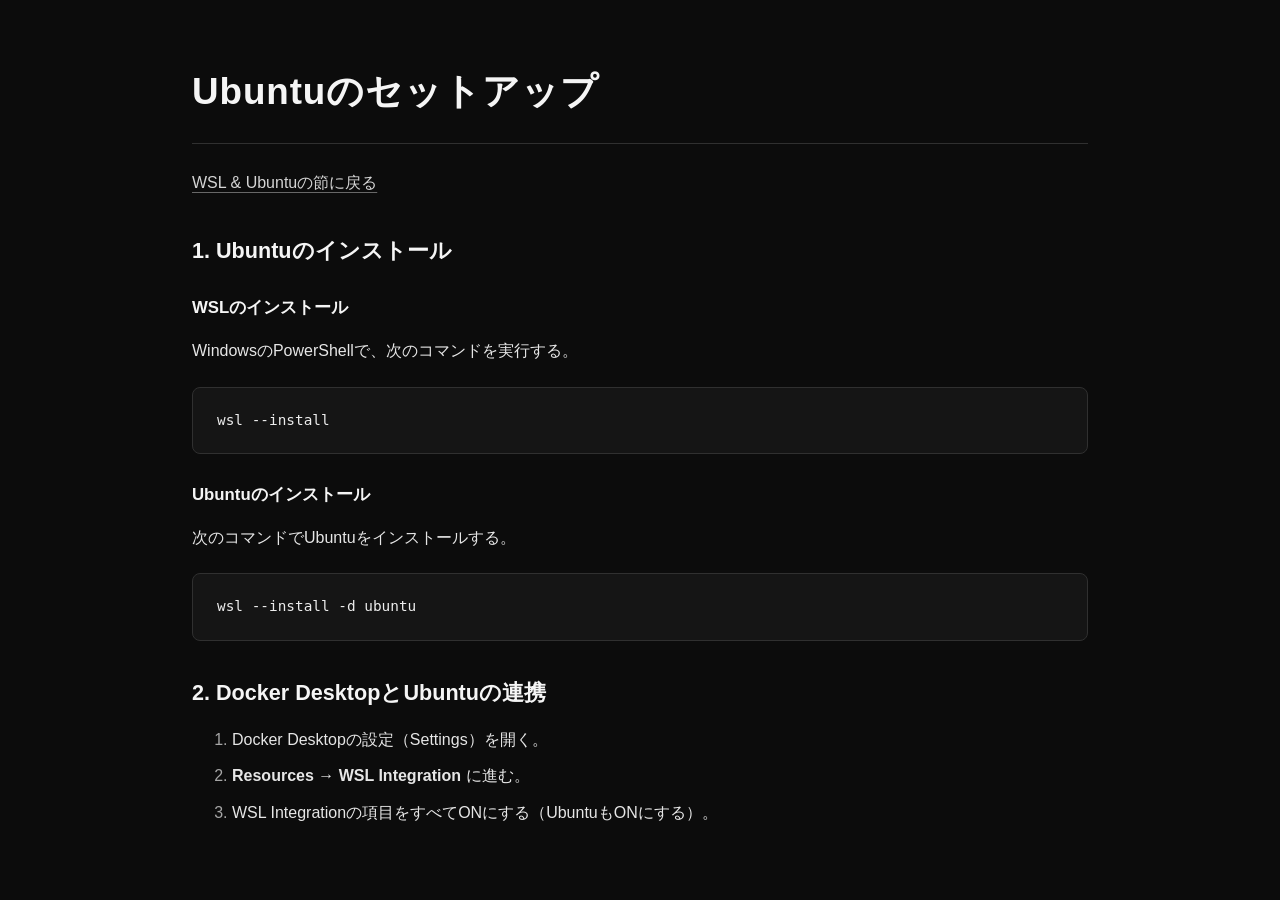
==== ubuntu/index.html @ de7428f0 "Ubuntuのセットアップに関するページを新規作成し、インストール手順とDocker Desktopとの連携方法を追加しました。また、目次に関連リンクを追加しました。" ====
<!DOCTYPE html>
<html lang="ja">
<head>
    <meta charset="UTF-8">
    <meta name="viewport" content="width=device-width, initial-scale=1.0">
    <title>Ubuntuのセットアップ</title>
    <link rel="stylesheet" href="../css/top.css">
</head>
<body>
    <h1>Ubuntuのセットアップ</h1>
    <p><a href="../index.html#ubuntu">WSL &amp; Ubuntuの節に戻る</a></p>

    <h2>1. Ubuntuのインストール</h2>
    <h3>WSLのインストール</h3>
    <p>WindowsのPowerShellで、次のコマンドを実行する。</p>
    <pre><code>wsl --install</code></pre>

    <h3>Ubuntuのインストール</h3>
    <p>次のコマンドでUbuntuをインストールする。</p>
    <pre><code>wsl --install -d ubuntu</code></pre>

    <h2>2. Docker DesktopとUbuntuの連携</h2>
    <ol>
        <li>Docker Desktopの設定（Settings）を開く。</li>
        <li><strong>Resources → WSL Integration</strong> に進む。</li>
        <li>WSL Integrationの項目をすべてONにする（UbuntuもONにする）。</li>
    </ol>
</body>
</html>
---- css/top.css ----
:root {
    color-scheme: dark;
    --background: #0c0c0c;
    --surface: #151515;
    --border: #303030;
    --text: #e6e6e6;
    --muted: #a6a6a6;
}

* { box-sizing: border-box; }
html { background: var(--background); }

body {
    max-width: 960px;
    margin: 0 auto;
    padding: 64px 32px 48px;
    background: var(--background);
    color: var(--text);
    font-family: -apple-system, BlinkMacSystemFont, "Segoe UI", "Noto Sans JP", "Yu Gothic", Meiryo, sans-serif;
    font-size: 16px;
    line-height: 1.9;
    overflow-wrap: anywhere;
}

header {
    padding-bottom: 28px;
    border-bottom: 1px solid var(--border);
}

h1, h2, h3 {
    padding: 0;
    color: #f5f5f5;
    font-weight: 600;
    line-height: 1.5;
}

h1 {
    margin: 0;
    font-size: clamp(1.65rem, 4vw, 2.3rem);
    letter-spacing: 0.025em;
}

h2 { margin: 0 0 16px; font-size: 1.35rem; }
h3 { margin: 28px 0 12px; font-size: 1.05rem; }
p { margin: 16px 0; padding: 0; }

body > p:first-of-type,
body > p:last-child { color: var(--muted); }

body > div {
    margin-top: 24px;
    padding: 28px;
    border: 1px solid var(--border);
    border-radius: 10px;
    background: var(--surface);
}

.align_content {
    display: flex;
    align-items: center;
    gap: 12px;
    margin-bottom: 18px;
}

.align_content h2 { margin: 0; }
.toc {
    margin: 24px 0;
    padding: 20px 24px;
    border: 1px solid var(--border);
    border-radius: 8px;
    background: var(--surface);
}

.toc h2 { margin-bottom: 10px; font-size: 1rem; }
.toc ul { margin: 0; }
h2[id] { scroll-margin-top: 24px; }

.align_content img {
    width: 30px;
    height: 30px;
    object-fit: contain;
    flex-shrink: 0;
    border-radius: 4px;
}

a {
    padding: 0;
    color: #d5d5d5;
    text-decoration: underline;
    text-decoration-color: #686868;
    text-underline-offset: 4px;
}

a:hover { color: #fff; text-decoration-color: #fff; }
a:focus-visible {
    outline: 2px solid #e6e6e6;
    outline-offset: 5px;
    border-radius: 2px;
}

ul { margin: 16px 0 0; padding-left: 1.5em; }
li + li { margin-top: 6px; }
li::marker { color: var(--muted); }

pre {
    margin: 20px 0;
    padding: 20px 24px;
    overflow-x: auto;
    border: 1px solid var(--border);
    border-radius: 8px;
    background: var(--surface);
    color: var(--text);
    font-size: 0.9rem;
    line-height: 1.75;
    overflow-wrap: normal;
    tab-size: 4;
}

pre, code {
    font-family: Consolas, "SFMono-Regular", "BIZ UDGothic", monospace;
}
code { color: #ededed; }
hr {
    margin: 40px 0;
    border: 0;
    border-top: 1px solid var(--border);
}

body > .point {
    margin: 24px 0;
    padding: 18px 22px;
    border-left: 3px solid #888;
    border-radius: 0 8px 8px 0;
}

body > h1 {
    margin-bottom: 24px;
    padding-bottom: 24px;
    border-bottom: 1px solid var(--border);
}
body > h2 { margin-top: 36px; }
::selection { background: #484848; color: #fff; }

@media (max-width: 600px) {
    body { padding: 32px 18px; font-size: 15px; }
    body > div { padding: 22px 18px; }
    pre { padding: 16px; }
}
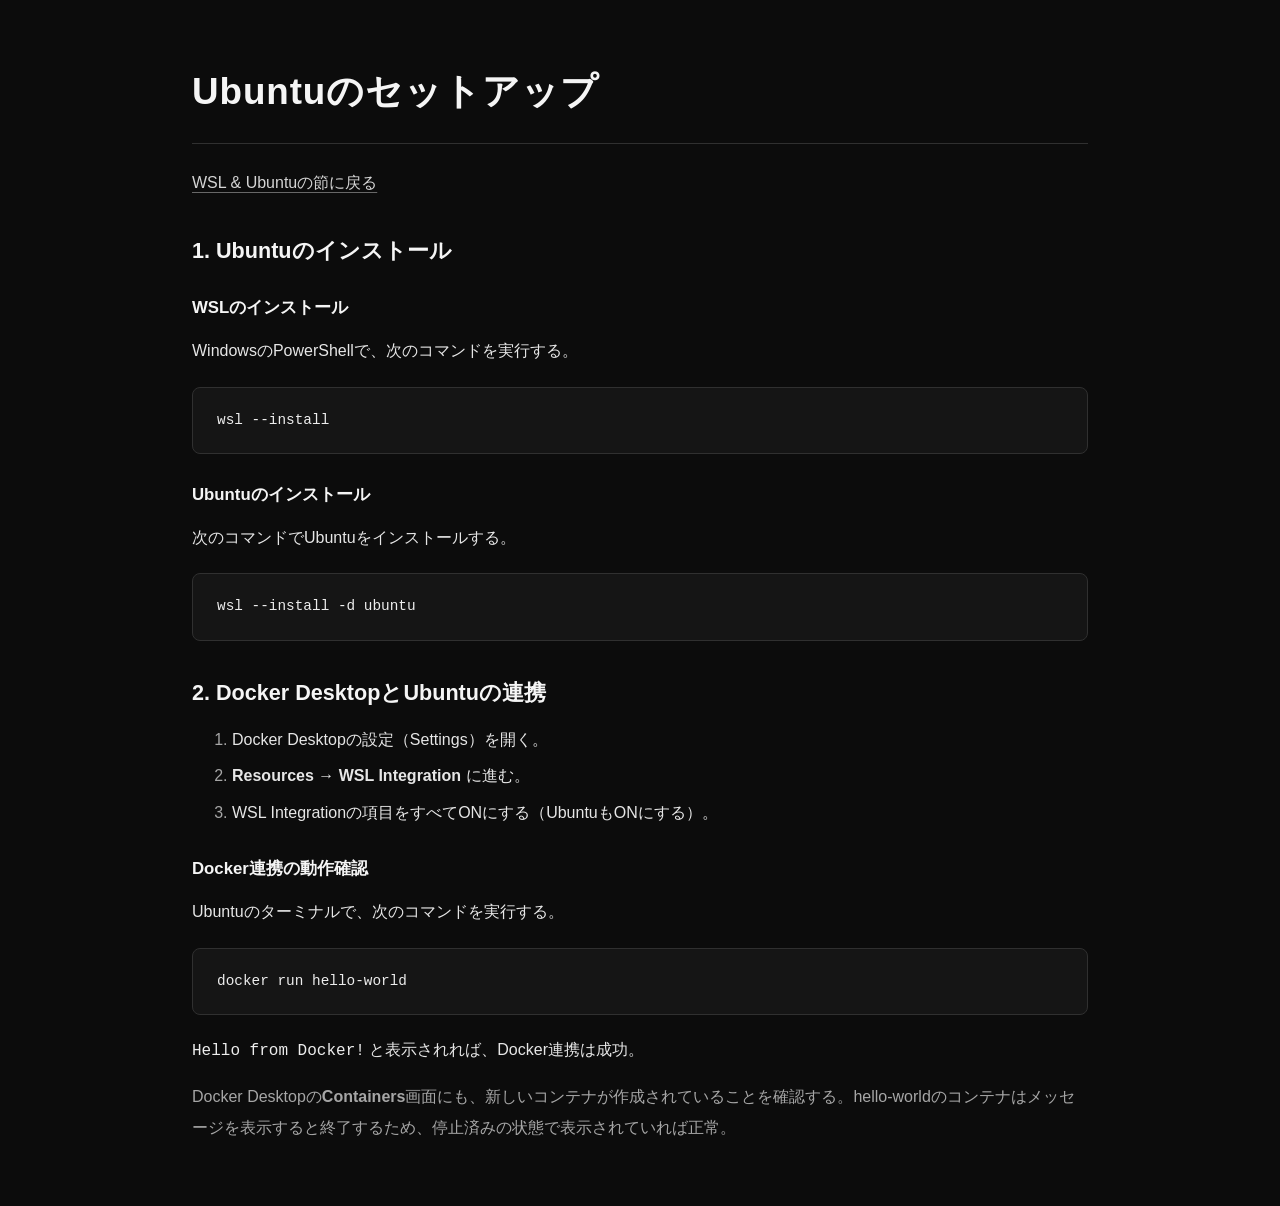
==== commit 57a94883: "Linux基礎知識のページを新規作成し、よく使うコマンドやパスの対応関係を追加しました。また、UbuntuのセットアップページにLinux基礎知識へのリンクを追加しました。Docker連携の動作確認手" ====
--- a/ubuntu/index.html
+++ b/ubuntu/index.html
@@ -25,5 +25,10 @@
         <li><strong>Resources → WSL Integration</strong> に進む。</li>
         <li>WSL Integrationの項目をすべてONにする（UbuntuもONにする）。</li>
     </ol>
+    <h3>Docker連携の動作確認</h3>
+    <p>Ubuntuのターミナルで、次のコマンドを実行する。</p>
+    <pre><code>docker run hello-world</code></pre>
+    <p><code>Hello from Docker!</code> と表示されれば、Docker連携は成功。</p>
+    <p>Docker Desktopの<strong>Containers</strong>画面にも、新しいコンテナが作成されていることを確認する。hello-worldのコンテナはメッセージを表示すると終了するため、停止済みの状態で表示されていれば正常。</p>
 </body>
 </html>
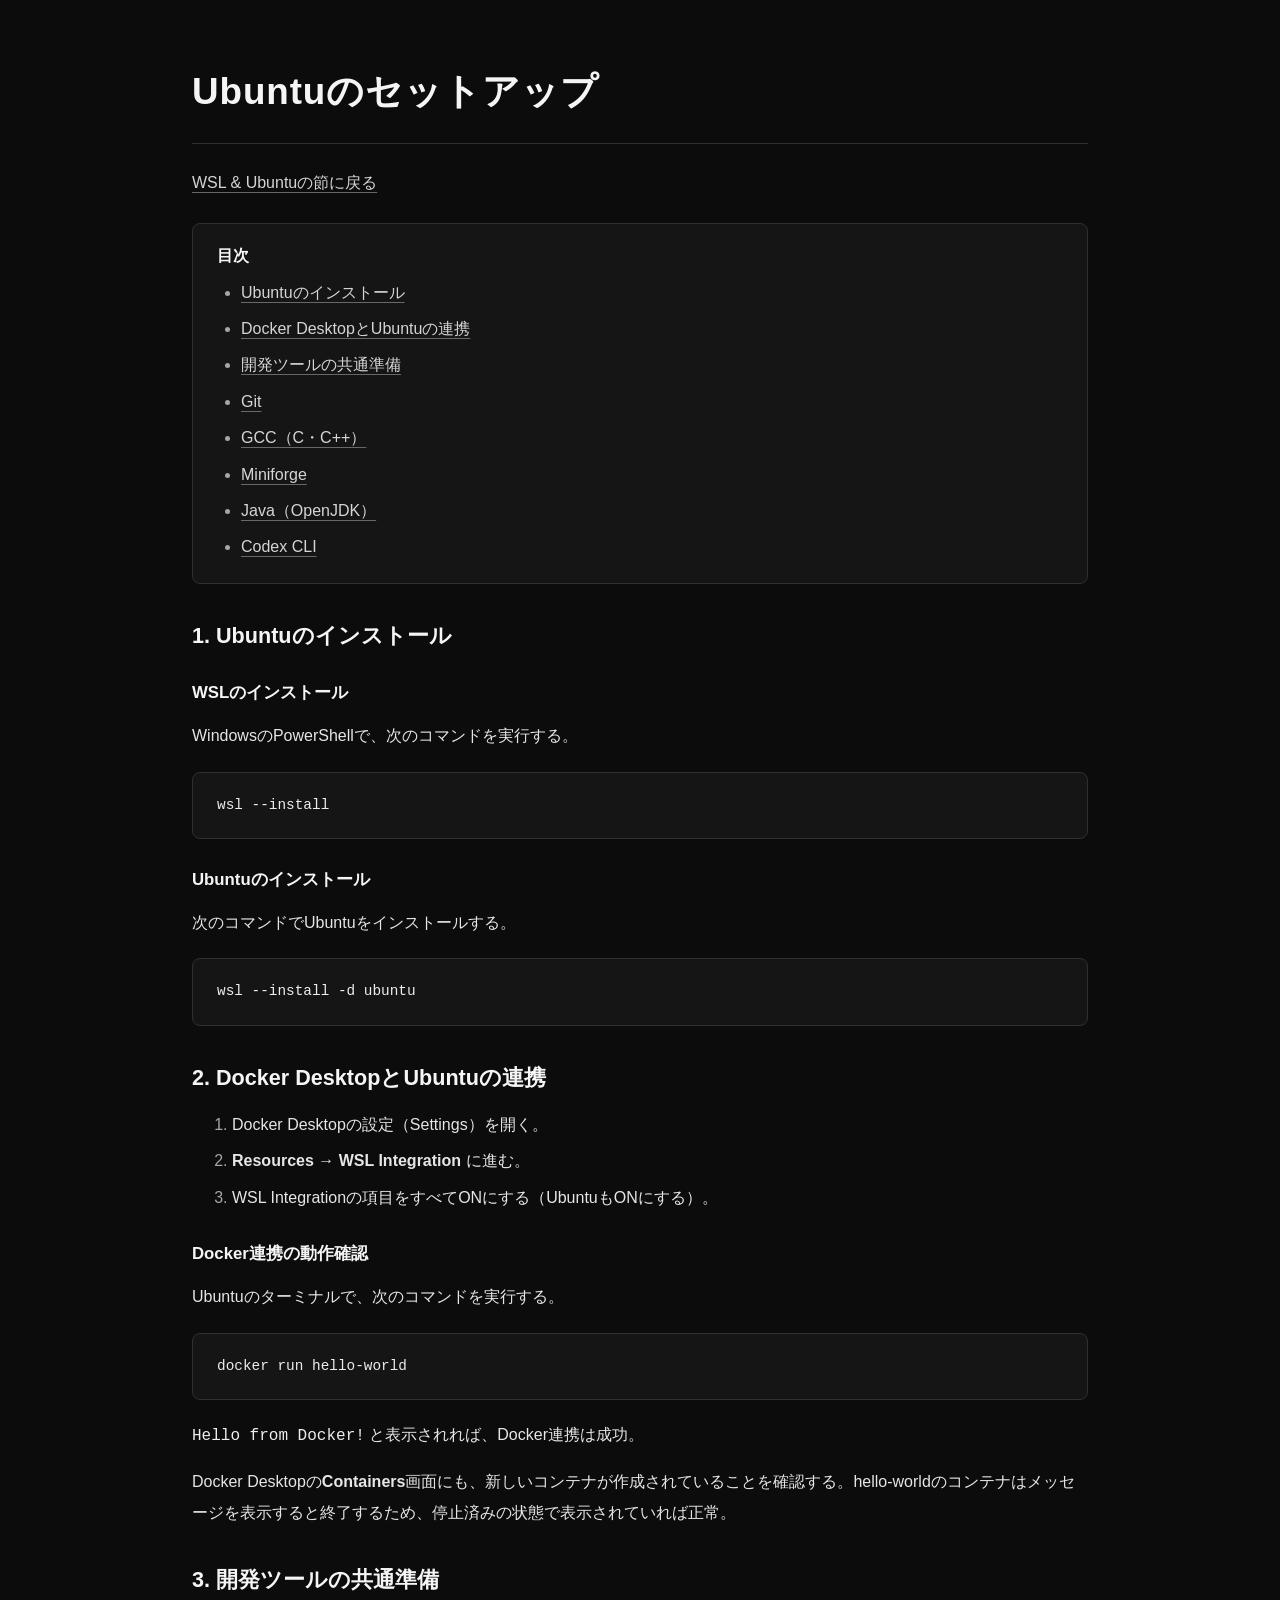
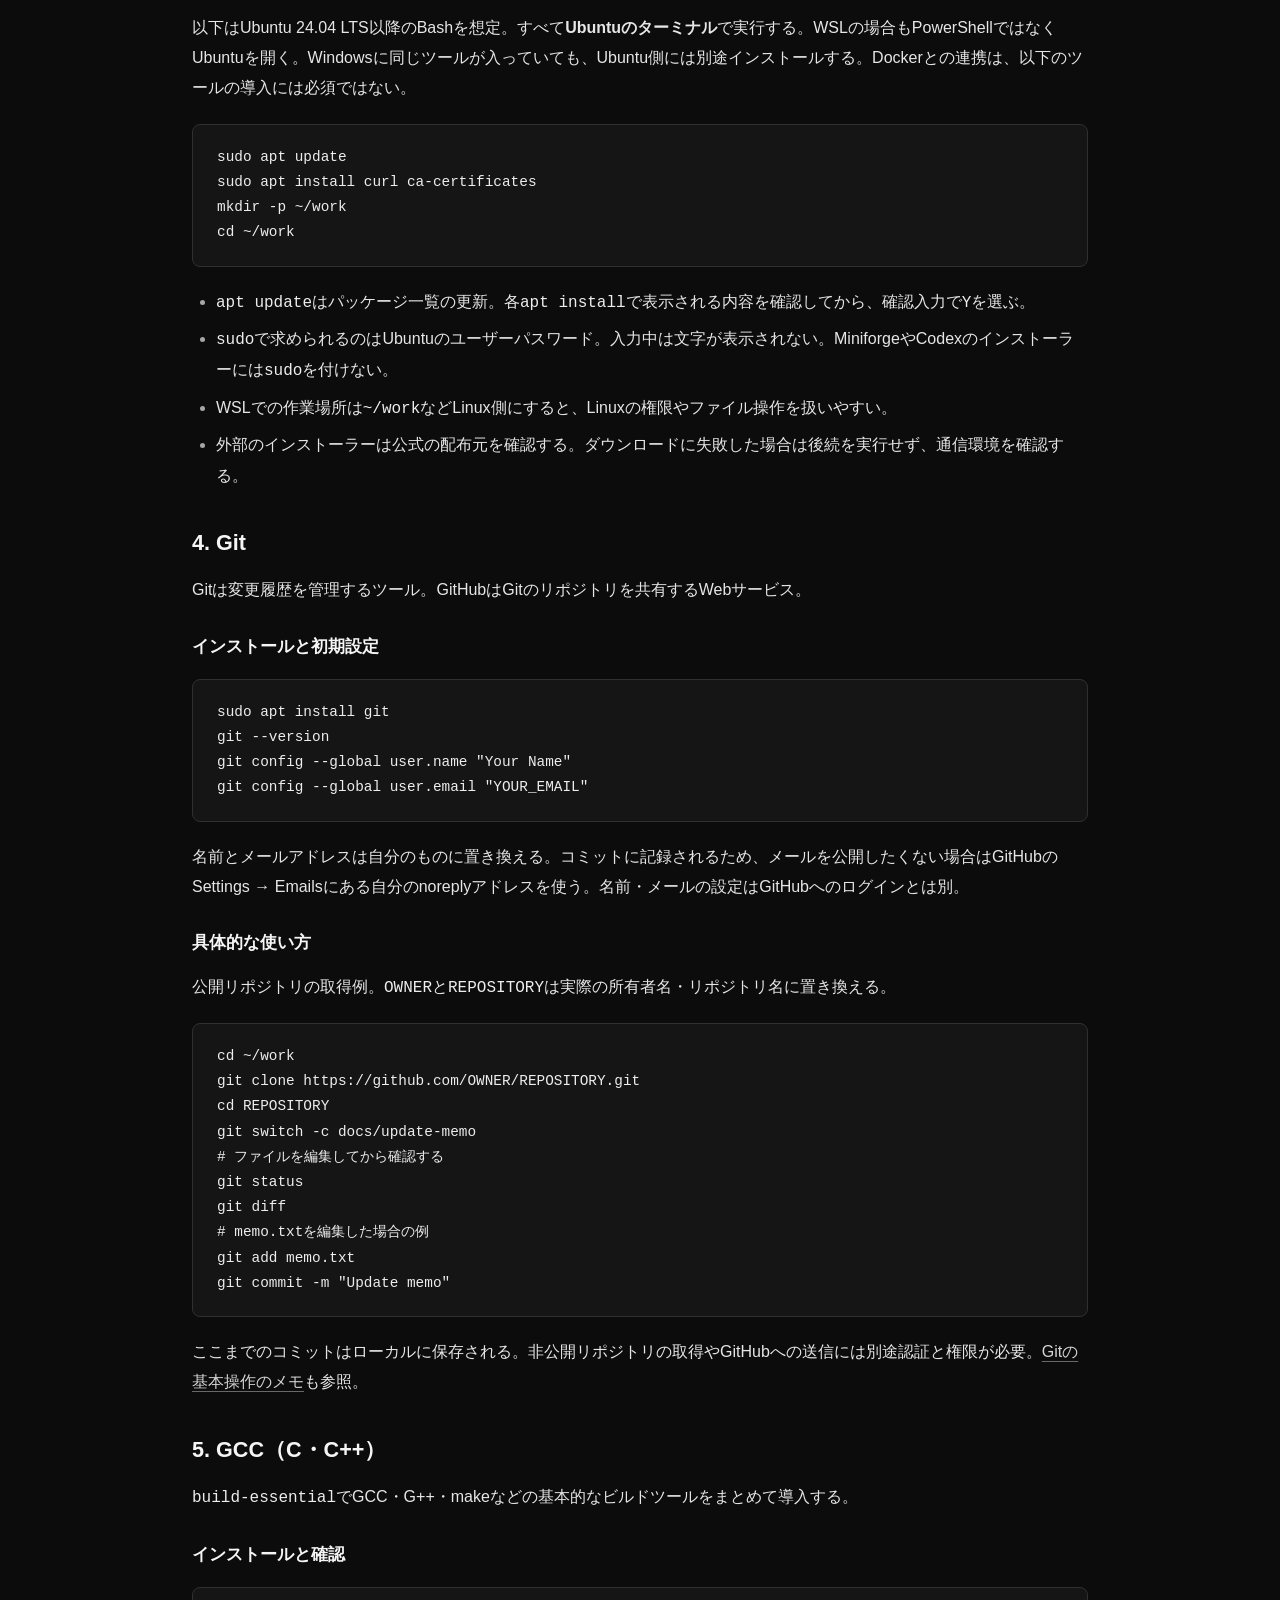
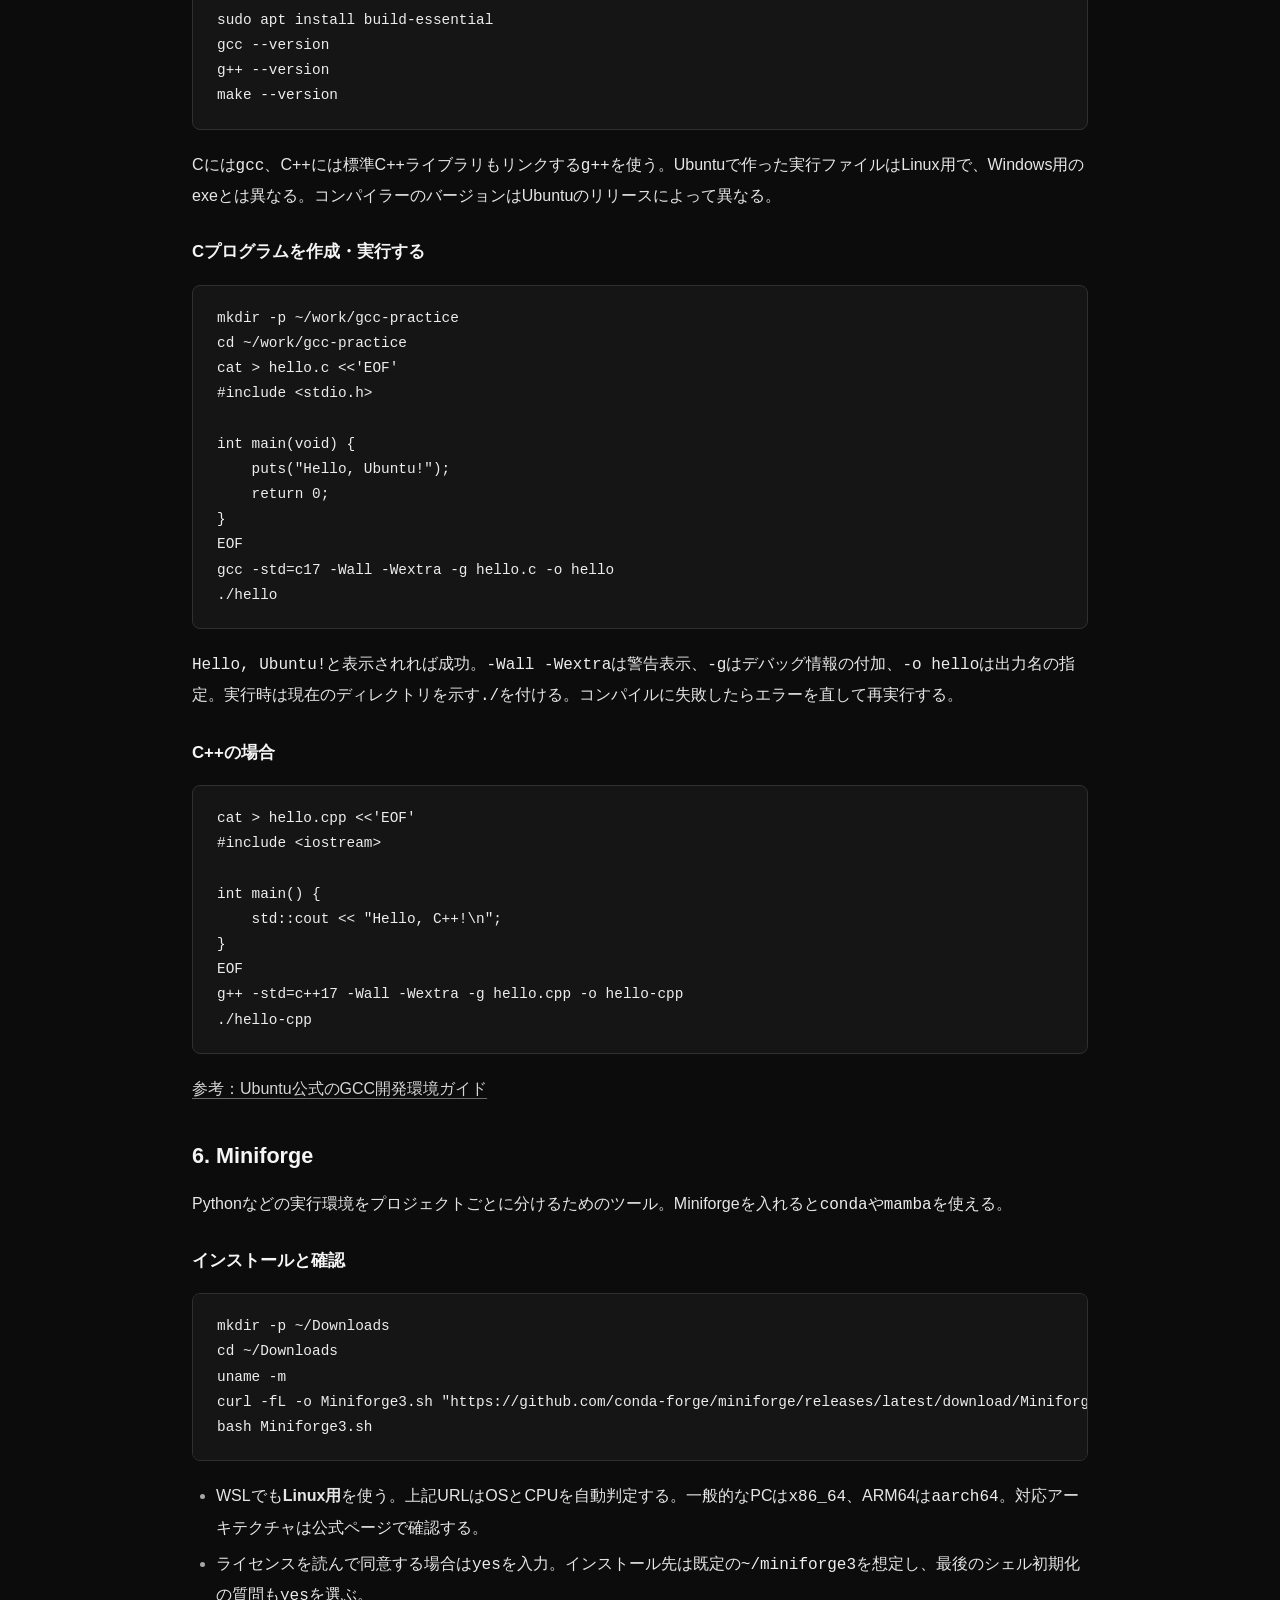
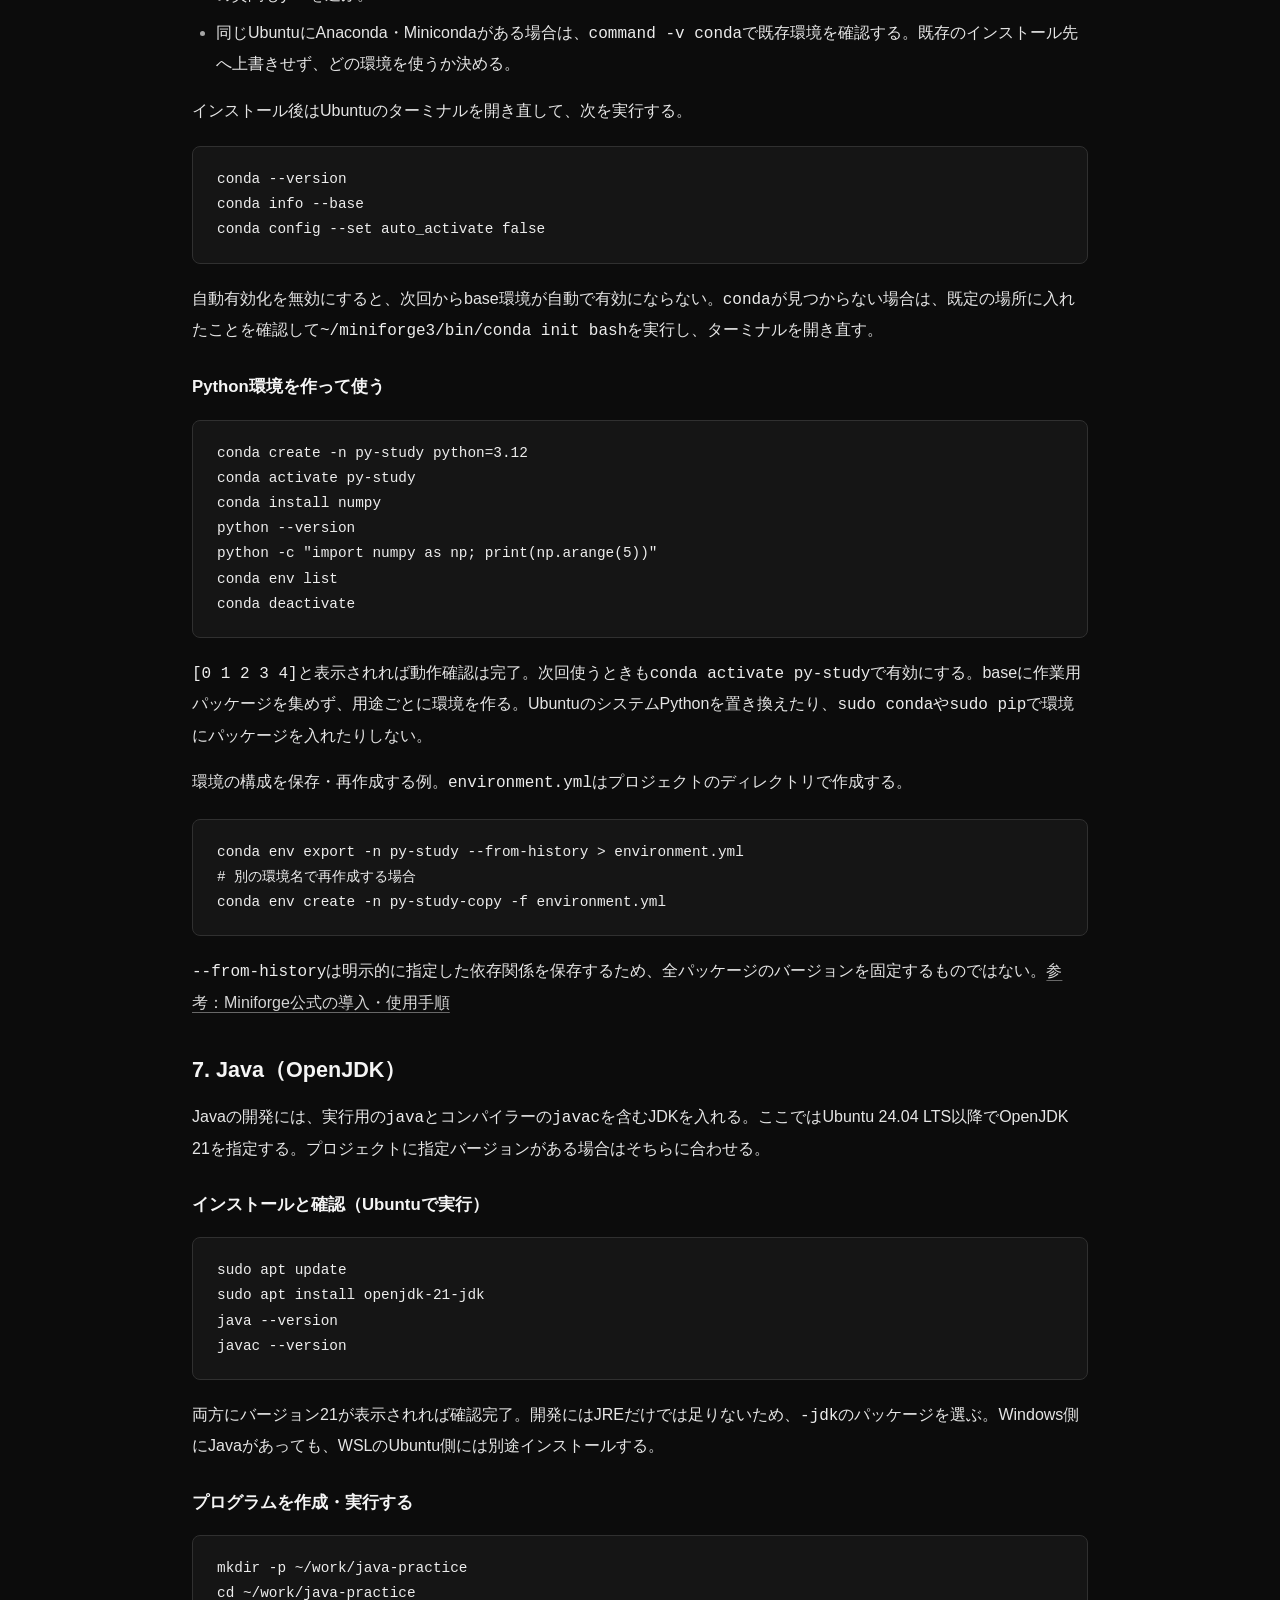
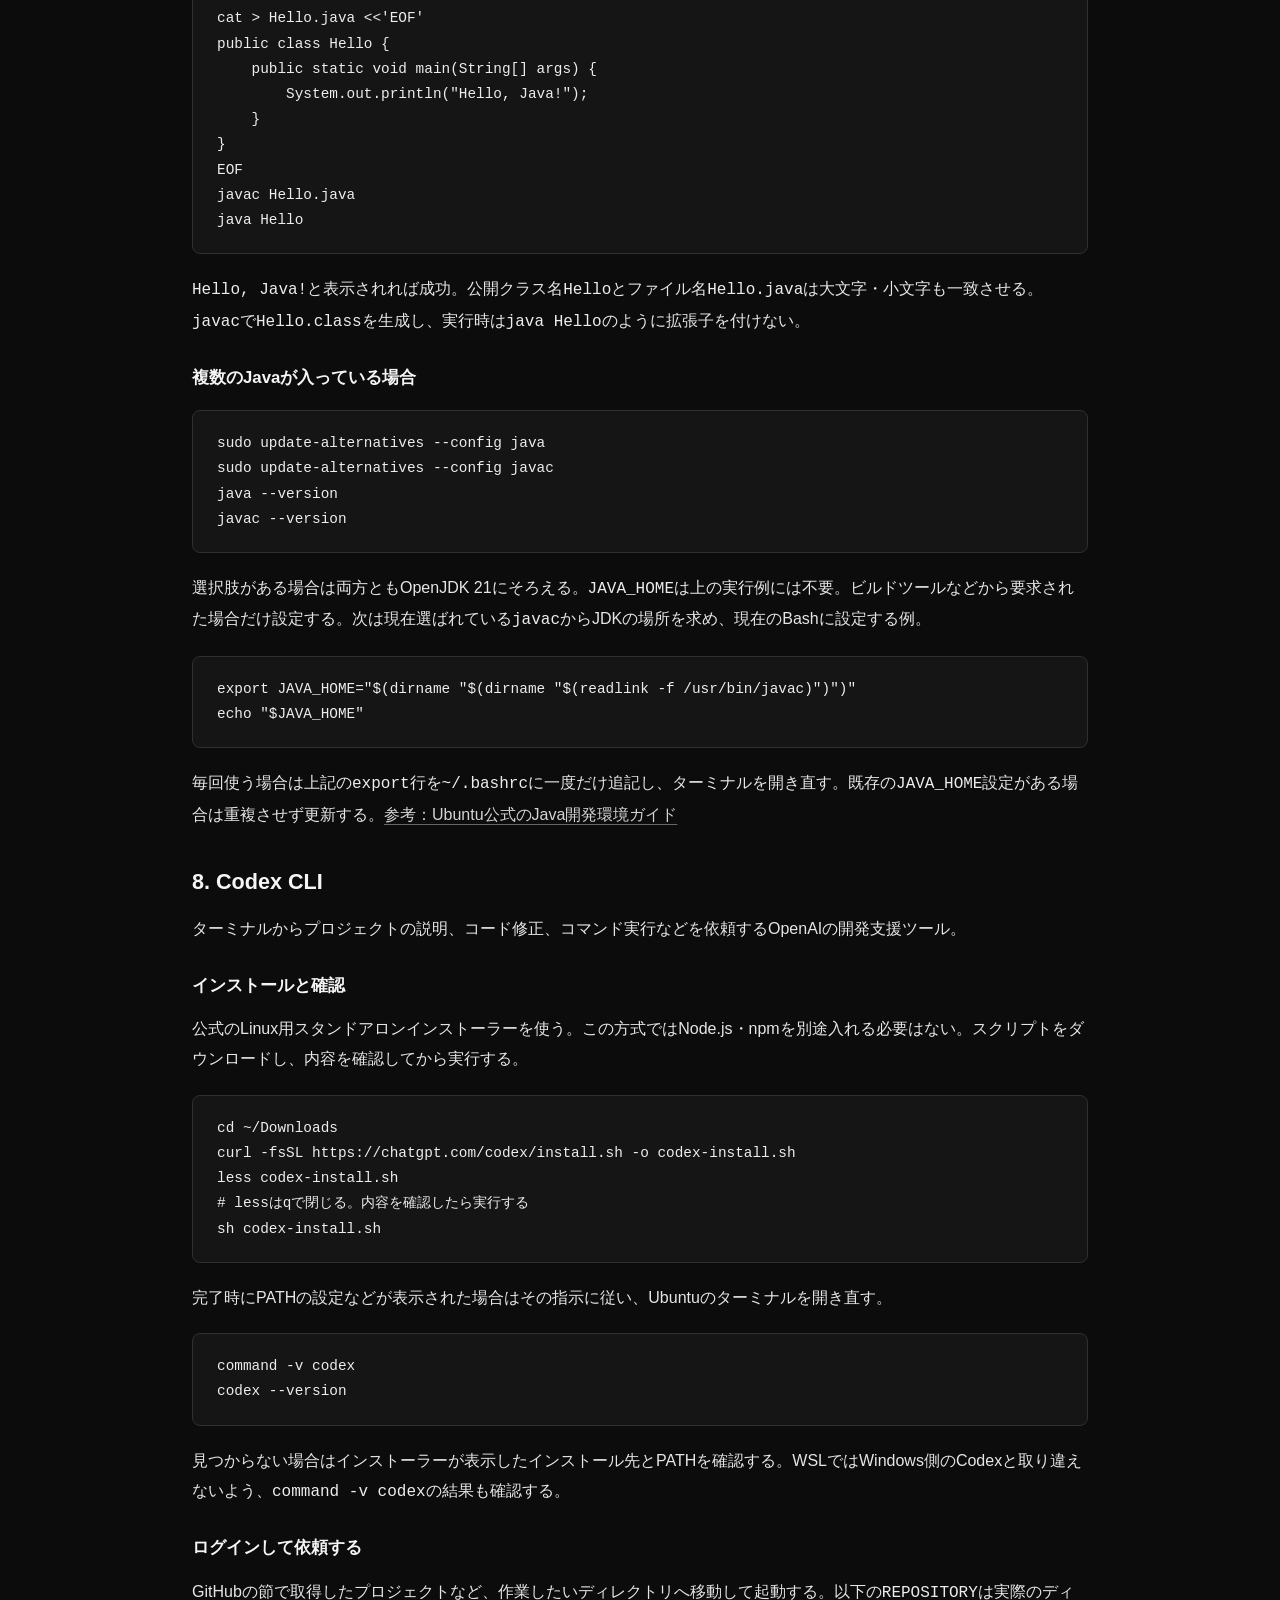
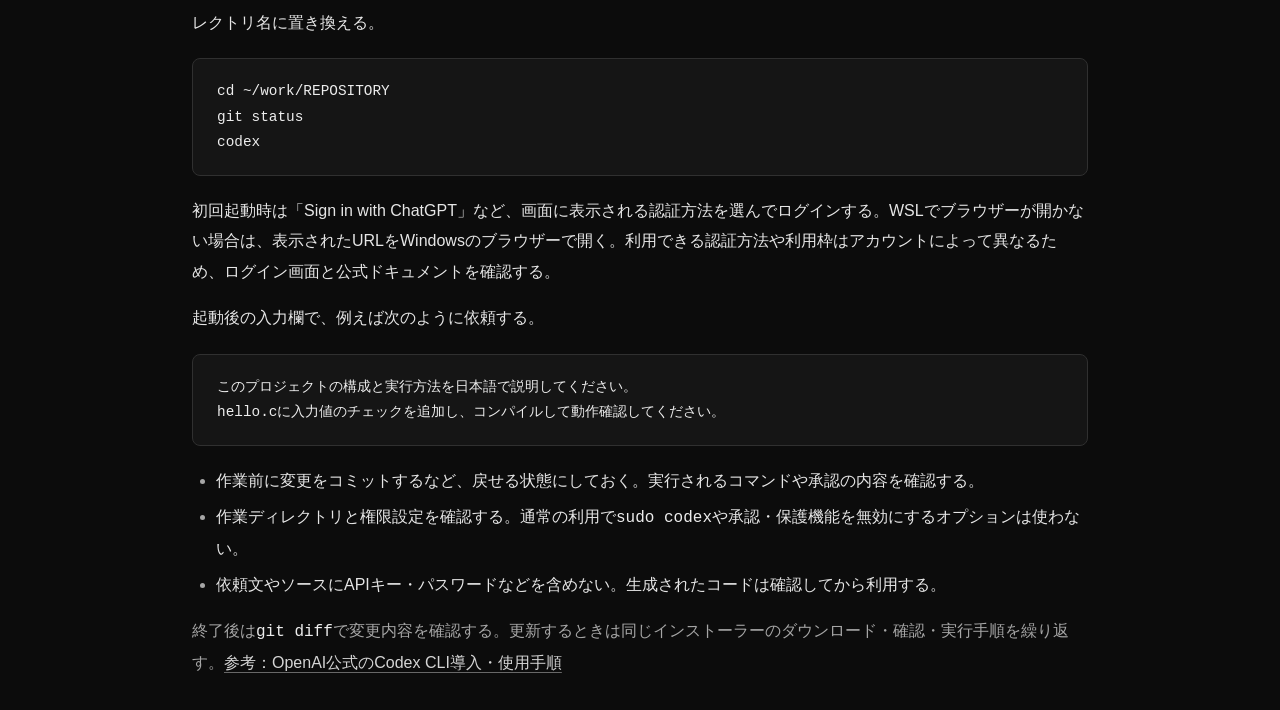
==== commit 9f3803e6: "Ubuntuのセットアップ手順を更新し、VS CodeとWSLの連携に関する新しいページを追加" ====
--- a/ubuntu/index.html
+++ b/ubuntu/index.html
@@ -10,7 +10,21 @@
     <h1>Ubuntuのセットアップ</h1>
     <p><a href="../index.html#ubuntu">WSL &amp; Ubuntuの節に戻る</a></p>
 
-    <h2>1. Ubuntuのインストール</h2>
+    <nav class="toc" aria-labelledby="toc-title">
+        <h2 id="toc-title">目次</h2>
+        <ul>
+            <li><a href="#ubuntu-install">Ubuntuのインストール</a></li>
+            <li><a href="#docker">Docker DesktopとUbuntuの連携</a></li>
+            <li><a href="#prepare">開発ツールの共通準備</a></li>
+            <li><a href="#github">Git</a></li>
+            <li><a href="#gcc">GCC（C・C++）</a></li>
+            <li><a href="#miniforge">Miniforge</a></li>
+            <li><a href="#java">Java（OpenJDK）</a></li>
+            <li><a href="#codex">Codex CLI</a></li>
+        </ul>
+    </nav>
+
+    <h2 id="ubuntu-install">1. Ubuntuのインストール</h2>
     <h3>WSLのインストール</h3>
     <p>WindowsのPowerShellで、次のコマンドを実行する。</p>
     <pre><code>wsl --install</code></pre>
@@ -19,7 +33,7 @@
     <p>次のコマンドでUbuntuをインストールする。</p>
     <pre><code>wsl --install -d ubuntu</code></pre>
 
-    <h2>2. Docker DesktopとUbuntuの連携</h2>
+    <h2 id="docker">2. Docker DesktopとUbuntuの連携</h2>
     <ol>
         <li>Docker Desktopの設定（Settings）を開く。</li>
         <li><strong>Resources → WSL Integration</strong> に進む。</li>
@@ -30,5 +44,167 @@
     <pre><code>docker run hello-world</code></pre>
     <p><code>Hello from Docker!</code> と表示されれば、Docker連携は成功。</p>
     <p>Docker Desktopの<strong>Containers</strong>画面にも、新しいコンテナが作成されていることを確認する。hello-worldのコンテナはメッセージを表示すると終了するため、停止済みの状態で表示されていれば正常。</p>
+
+    <h2 id="prepare">3. 開発ツールの共通準備</h2>
+    <p>以下はUbuntu 24.04 LTS以降のBashを想定。すべて<strong>Ubuntuのターミナル</strong>で実行する。WSLの場合もPowerShellではなくUbuntuを開く。Windowsに同じツールが入っていても、Ubuntu側には別途インストールする。Dockerとの連携は、以下のツールの導入には必須ではない。</p>
+    <pre><code>sudo apt update
+sudo apt install curl ca-certificates
+mkdir -p ~/work
+cd ~/work</code></pre>
+    <ul>
+        <li><code>apt update</code>はパッケージ一覧の更新。各<code>apt install</code>で表示される内容を確認してから、確認入力で<code>Y</code>を選ぶ。</li>
+        <li><code>sudo</code>で求められるのはUbuntuのユーザーパスワード。入力中は文字が表示されない。MiniforgeやCodexのインストーラーには<code>sudo</code>を付けない。</li>
+        <li>WSLでの作業場所は<code>~/work</code>などLinux側にすると、Linuxの権限やファイル操作を扱いやすい。</li>
+        <li>外部のインストーラーは公式の配布元を確認する。ダウンロードに失敗した場合は後続を実行せず、通信環境を確認する。</li>
+    </ul>
+
+    <h2 id="github">4. Git</h2>
+    <p>Gitは変更履歴を管理するツール。GitHubはGitのリポジトリを共有するWebサービス。</p>
+    <h3>インストールと初期設定</h3>
+    <pre><code>sudo apt install git
+git --version
+git config --global user.name "Your Name"
+git config --global user.email "YOUR_EMAIL"</code></pre>
+    <p>名前とメールアドレスは自分のものに置き換える。コミットに記録されるため、メールを公開したくない場合はGitHubのSettings → Emailsにある自分のnoreplyアドレスを使う。名前・メールの設定はGitHubへのログインとは別。</p>
+    <h3>具体的な使い方</h3>
+    <p>公開リポジトリの取得例。<code>OWNER</code>と<code>REPOSITORY</code>は実際の所有者名・リポジトリ名に置き換える。</p>
+    <pre><code>cd ~/work
+git clone https://github.com/OWNER/REPOSITORY.git
+cd REPOSITORY
+git switch -c docs/update-memo
+# ファイルを編集してから確認する
+git status
+git diff
+# memo.txtを編集した場合の例
+git add memo.txt
+git commit -m "Update memo"</code></pre>
+    <p>ここまでのコミットはローカルに保存される。非公開リポジトリの取得やGitHubへの送信には別途認証と権限が必要。<a href="../git_memo/index1.html">Gitの基本操作のメモ</a>も参照。</p>
+
+    <h2 id="gcc">5. GCC（C・C++）</h2>
+    <p><code>build-essential</code>でGCC・G++・makeなどの基本的なビルドツールをまとめて導入する。</p>
+    <h3>インストールと確認</h3>
+    <pre><code>sudo apt install build-essential
+gcc --version
+g++ --version
+make --version</code></pre>
+    <p>Cには<code>gcc</code>、C++には標準C++ライブラリもリンクする<code>g++</code>を使う。Ubuntuで作った実行ファイルはLinux用で、Windows用のexeとは異なる。コンパイラーのバージョンはUbuntuのリリースによって異なる。</p>
+    <h3>Cプログラムを作成・実行する</h3>
+    <pre><code>mkdir -p ~/work/gcc-practice
+cd ~/work/gcc-practice
+cat &gt; hello.c &lt;&lt;'EOF'
+#include &lt;stdio.h&gt;
+
+int main(void) {
+    puts("Hello, Ubuntu!");
+    return 0;
+}
+EOF
+gcc -std=c17 -Wall -Wextra -g hello.c -o hello
+./hello</code></pre>
+    <p><code>Hello, Ubuntu!</code>と表示されれば成功。<code>-Wall -Wextra</code>は警告表示、<code>-g</code>はデバッグ情報の付加、<code>-o hello</code>は出力名の指定。実行時は現在のディレクトリを示す<code>./</code>を付ける。コンパイルに失敗したらエラーを直して再実行する。</p>
+    <h3>C++の場合</h3>
+    <pre><code>cat &gt; hello.cpp &lt;&lt;'EOF'
+#include &lt;iostream&gt;
+
+int main() {
+    std::cout &lt;&lt; "Hello, C++!\n";
+}
+EOF
+g++ -std=c++17 -Wall -Wextra -g hello.cpp -o hello-cpp
+./hello-cpp</code></pre>
+    <p><a href="https://ubuntu.com/developers/docs/howto/gcc-setup/">参考：Ubuntu公式のGCC開発環境ガイド</a></p>
+
+    <h2 id="miniforge">6. Miniforge</h2>
+    <p>Pythonなどの実行環境をプロジェクトごとに分けるためのツール。Miniforgeを入れると<code>conda</code>や<code>mamba</code>を使える。</p>
+    <h3>インストールと確認</h3>
+    <pre><code>mkdir -p ~/Downloads
+cd ~/Downloads
+uname -m
+curl -fL -o Miniforge3.sh "https://github.com/conda-forge/miniforge/releases/latest/download/Miniforge3-$(uname)-$(uname -m).sh"
+bash Miniforge3.sh</code></pre>
+    <ul>
+        <li>WSLでも<strong>Linux用</strong>を使う。上記URLはOSとCPUを自動判定する。一般的なPCは<code>x86_64</code>、ARM64は<code>aarch64</code>。対応アーキテクチャは公式ページで確認する。</li>
+        <li>ライセンスを読んで同意する場合は<code>yes</code>を入力。インストール先は既定の<code>~/miniforge3</code>を想定し、最後のシェル初期化の質問も<code>yes</code>を選ぶ。</li>
+        <li>同じUbuntuにAnaconda・Minicondaがある場合は、<code>command -v conda</code>で既存環境を確認する。既存のインストール先へ上書きせず、どの環境を使うか決める。</li>
+    </ul>
+    <p>インストール後はUbuntuのターミナルを開き直して、次を実行する。</p>
+    <pre><code>conda --version
+conda info --base
+conda config --set auto_activate false</code></pre>
+    <p>自動有効化を無効にすると、次回からbase環境が自動で有効にならない。<code>conda</code>が見つからない場合は、既定の場所に入れたことを確認して<code>~/miniforge3/bin/conda init bash</code>を実行し、ターミナルを開き直す。</p>
+    <h3>Python環境を作って使う</h3>
+    <pre><code>conda create -n py-study python=3.12
+conda activate py-study
+conda install numpy
+python --version
+python -c "import numpy as np; print(np.arange(5))"
+conda env list
+conda deactivate</code></pre>
+    <p><code>[0 1 2 3 4]</code>と表示されれば動作確認は完了。次回使うときも<code>conda activate py-study</code>で有効にする。baseに作業用パッケージを集めず、用途ごとに環境を作る。UbuntuのシステムPythonを置き換えたり、<code>sudo conda</code>や<code>sudo pip</code>で環境にパッケージを入れたりしない。</p>
+    <p>環境の構成を保存・再作成する例。<code>environment.yml</code>はプロジェクトのディレクトリで作成する。</p>
+    <pre><code>conda env export -n py-study --from-history &gt; environment.yml
+# 別の環境名で再作成する場合
+conda env create -n py-study-copy -f environment.yml</code></pre>
+    <p><code>--from-history</code>は明示的に指定した依存関係を保存するため、全パッケージのバージョンを固定するものではない。<a href="https://github.com/conda-forge/miniforge">参考：Miniforge公式の導入・使用手順</a></p>
+
+    <h2 id="java">7. Java（OpenJDK）</h2>
+    <p>Javaの開発には、実行用の<code>java</code>とコンパイラーの<code>javac</code>を含むJDKを入れる。ここではUbuntu 24.04 LTS以降でOpenJDK 21を指定する。プロジェクトに指定バージョンがある場合はそちらに合わせる。</p>
+    <h3>インストールと確認（Ubuntuで実行）</h3>
+    <pre><code>sudo apt update
+sudo apt install openjdk-21-jdk
+java --version
+javac --version</code></pre>
+    <p>両方にバージョン21が表示されれば確認完了。開発にはJREだけでは足りないため、<code>-jdk</code>のパッケージを選ぶ。Windows側にJavaがあっても、WSLのUbuntu側には別途インストールする。</p>
+    <h3>プログラムを作成・実行する</h3>
+    <pre><code>mkdir -p ~/work/java-practice
+cd ~/work/java-practice
+cat &gt; Hello.java &lt;&lt;'EOF'
+public class Hello {
+    public static void main(String[] args) {
+        System.out.println("Hello, Java!");
+    }
+}
+EOF
+javac Hello.java
+java Hello</code></pre>
+    <p><code>Hello, Java!</code>と表示されれば成功。公開クラス名<code>Hello</code>とファイル名<code>Hello.java</code>は大文字・小文字も一致させる。<code>javac</code>で<code>Hello.class</code>を生成し、実行時は<code>java Hello</code>のように拡張子を付けない。</p>
+    <h3>複数のJavaが入っている場合</h3>
+    <pre><code>sudo update-alternatives --config java
+sudo update-alternatives --config javac
+java --version
+javac --version</code></pre>
+    <p>選択肢がある場合は両方ともOpenJDK 21にそろえる。<code>JAVA_HOME</code>は上の実行例には不要。ビルドツールなどから要求された場合だけ設定する。次は現在選ばれている<code>javac</code>からJDKの場所を求め、現在のBashに設定する例。</p>
+    <pre><code>export JAVA_HOME="$(dirname "$(dirname "$(readlink -f /usr/bin/javac)")")"
+echo "$JAVA_HOME"</code></pre>
+    <p>毎回使う場合は上記の<code>export</code>行を<code>~/.bashrc</code>に一度だけ追記し、ターミナルを開き直す。既存の<code>JAVA_HOME</code>設定がある場合は重複させず更新する。<a href="https://ubuntu.com/developers/docs/howto/java-setup/">参考：Ubuntu公式のJava開発環境ガイド</a></p>
+
+    <h2 id="codex">8. Codex CLI</h2>
+    <p>ターミナルからプロジェクトの説明、コード修正、コマンド実行などを依頼するOpenAIの開発支援ツール。</p>
+    <h3>インストールと確認</h3>
+    <p>公式のLinux用スタンドアロンインストーラーを使う。この方式ではNode.js・npmを別途入れる必要はない。スクリプトをダウンロードし、内容を確認してから実行する。</p>
+    <pre><code>cd ~/Downloads
+curl -fsSL https://chatgpt.com/codex/install.sh -o codex-install.sh
+less codex-install.sh
+# lessはqで閉じる。内容を確認したら実行する
+sh codex-install.sh</code></pre>
+    <p>完了時にPATHの設定などが表示された場合はその指示に従い、Ubuntuのターミナルを開き直す。</p>
+    <pre><code>command -v codex
+codex --version</code></pre>
+    <p>見つからない場合はインストーラーが表示したインストール先とPATHを確認する。WSLではWindows側のCodexと取り違えないよう、<code>command -v codex</code>の結果も確認する。</p>
+    <h3>ログインして依頼する</h3>
+    <p>GitHubの節で取得したプロジェクトなど、作業したいディレクトリへ移動して起動する。以下の<code>REPOSITORY</code>は実際のディレクトリ名に置き換える。</p>
+    <pre><code>cd ~/work/REPOSITORY
+git status
+codex</code></pre>
+    <p>初回起動時は「Sign in with ChatGPT」など、画面に表示される認証方法を選んでログインする。WSLでブラウザーが開かない場合は、表示されたURLをWindowsのブラウザーで開く。利用できる認証方法や利用枠はアカウントによって異なるため、ログイン画面と公式ドキュメントを確認する。</p>
+    <p>起動後の入力欄で、例えば次のように依頼する。</p>
+    <pre><code>このプロジェクトの構成と実行方法を日本語で説明してください。
+hello.cに入力値のチェックを追加し、コンパイルして動作確認してください。</code></pre>
+    <ul>
+        <li>作業前に変更をコミットするなど、戻せる状態にしておく。実行されるコマンドや承認の内容を確認する。</li>
+        <li>作業ディレクトリと権限設定を確認する。通常の利用で<code>sudo codex</code>や承認・保護機能を無効にするオプションは使わない。</li>
+        <li>依頼文やソースにAPIキー・パスワードなどを含めない。生成されたコードは確認してから利用する。</li>
+    </ul>
+    <p>終了後は<code>git diff</code>で変更内容を確認する。更新するときは同じインストーラーのダウンロード・確認・実行手順を繰り返す。<a href="https://learn.chatgpt.com/docs/codex/cli">参考：OpenAI公式のCodex CLI導入・使用手順</a></p>
 </body>
 </html>
